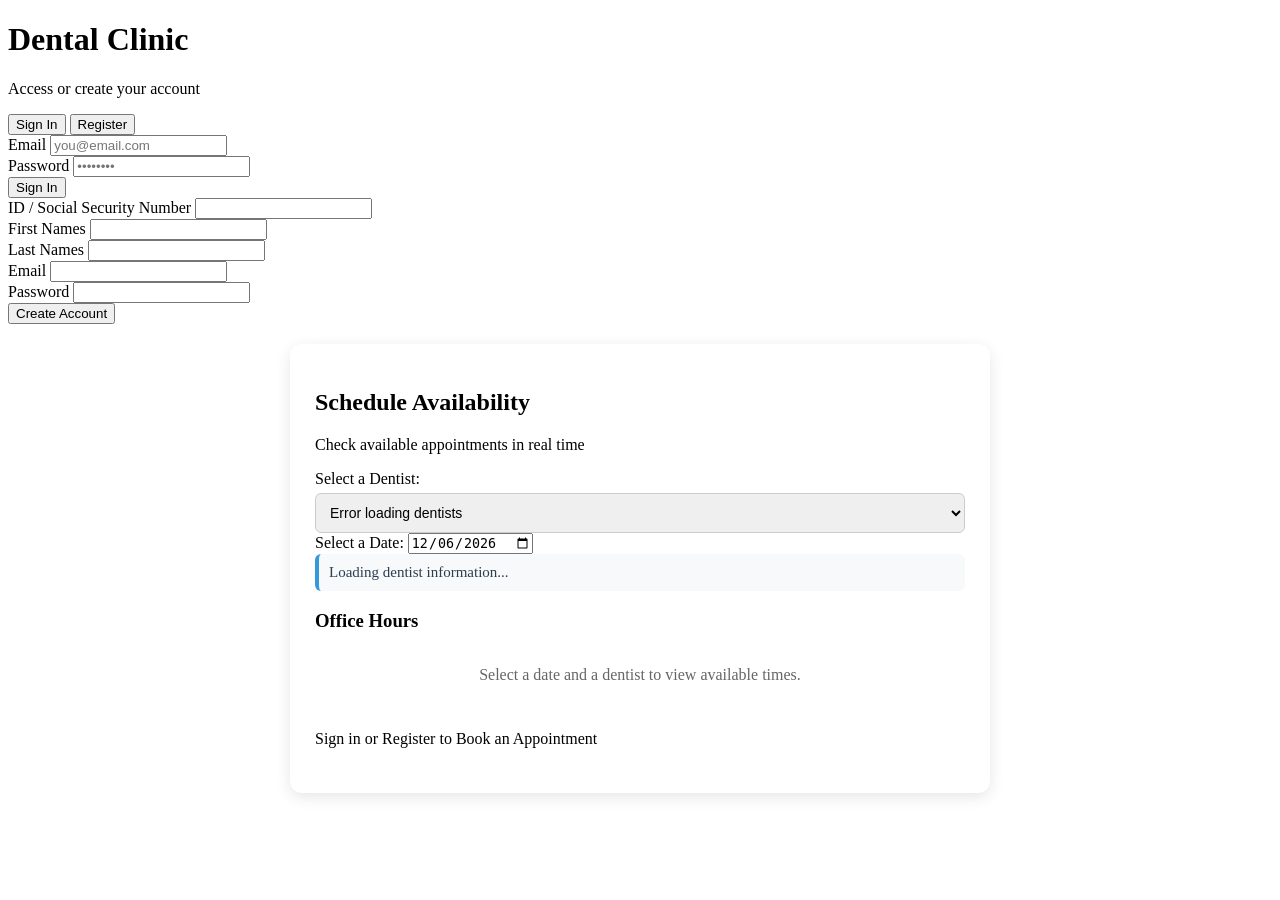
==== src/main/resources/static/index.html @ 45b162a2 "feat(static) Create index.html frontend to login / register and only show available schedule slots" ====
<!DOCTYPE html>
<html lang="en">
<head>
    <meta charset="UTF-8">
    <meta name="viewport" content="width=device-width, initial-scale=1.0">
    <title>Dental Clinic</title>
    <link rel="stylesheet" href="style.css">
    <style>
        .schedule-card {
            max-width: 650px;
            margin: 20px auto;
            background: #ffffff;
            padding: 25px;
            border-radius: 12px;
            box-shadow: 0 4px 15px rgba(0,0,0,0.1);
        }
        .slots-grid {
            display: grid;
            grid-template-columns: repeat(auto-fill, minmax(130px, 1fr));
            gap: 12px;
            margin-top: 15px;
        }
        .slot-item {
            padding: 12px;
            text-align: center;
            border-radius: 8px;
            font-weight: 500;
            font-size: 14px;
        }
        .slot-busy {
            background-color: #ffebee;
            color: #c62828;
            border: 1px solid #ef9a9a;
        }
        .slot-free {
            background-color: #e8f5e9;
            color: #2e7d32;
            border: 1px solid #a5d6a7;
        }
        .dentist-badge {
            font-size: 15px;
            color: #2c3e50;
            background: #f8f9fa;
            padding: 10px;
            border-radius: 6px;
            margin-bottom: 15px;
            border-left: 4px solid #3498db;
        }
        .form-control-select {
            width: 100%;
            padding: 10px;
            border: 1px solid #ccc;
            border-radius: 6px;
            font-size: 14px;
            margin-top: 5px;
        }
    </style>
</head>
<body>

<div class="auth-container">
    <!-- LOGIN AND REGISTER CARD -->
    <div class="auth-card">
        <h1>Dental Clinic</h1>
        <p class="subtitle">Access or create your account</p>

        <div class="tabs">
            <button class="tab active" onclick="switchTab('login')">Sign In</button>
            <button class="tab" onclick="switchTab('register')">Register</button>
        </div>

        <div id="alert" class="alert" style="display: none;"></div>

        <!-- LOGIN -->
        <form id="loginForm" class="form active" onsubmit="handleLogin(event)">
            <div class="form-group">
                <label>Email</label>
                <input type="email" id="loginEmail" required placeholder="you@email.com">
            </div>
            <div class="form-group">
                <label>Password</label>
                <input type="password" id="loginPassword" required placeholder="••••••••">
            </div>
            <button type="submit" class="btn btn-primary">Sign In</button>
        </form>

        <!-- REGISTER -->
        <form id="registerForm" class="form" onsubmit="handleRegister(event)">
            <div class="form-group">
                <label>ID / Social Security Number</label>
                <input type="text" id="regSsn" required>
            </div>
            <div class="form-group">
                <label>First Names</label>
                <input type="text" id="regFirstNames" required>
            </div>
            <div class="form-group">
                <label>Last Names</label>
                <input type="text" id="regLastName" required>
            </div>
            <div class="form-group">
                <label>Email</label>
                <input type="email" id="regEmail" required>
            </div>
            <div class="form-group">
                <label>Password</label>
                <input type="password" id="regPassword" required minlength="6">
            </div>
            <button type="submit" class="btn btn-primary">Create Account</button>
        </form>
    </div>

    <!-- PUBLIC APPOINTMENT AVAILABILITY SECTION -->
    <div class="auth-card schedule-card">
        <h2>Schedule Availability</h2>
        <p class="subtitle">Check available appointments in real time</p>

        <div class="form-group">
            <label>Select a Dentist:</label>
            <select id="selectDentist" class="form-control-select" onchange="checkAvailability()">
                <option value="">Loading dentists...</option>
            </select>
        </div>

        <div class="form-group">
            <label>Select a Date:</label>
            <input type="date" id="consultDate" class="form-control" onchange="checkAvailability()">
        </div>

        <div id="dentistInfo" class="dentist-badge">
            Loading dentist information...
        </div>

        <h3>Office Hours</h3>
        <div id="slotsContainer" class="slots-grid">
            <p style="color: #666; grid-column: 1 / -1; text-align: center;">Select a date and a dentist to view available times.</p>
        </div>
        <div style="margin-top: 30px; margin-bottom: 20px;">
            <p style="margin-bottom: 20px;">Sign in or Register to Book an Appointment</p>
        </div>
    </div>
</div>

<script>
    const API = 'http://localhost:8080';

    // Load dentists and current date upon opening the page
    document.addEventListener('DOMContentLoaded', async () => {
        const today = new Date().toISOString().split('T')[0];
        const dateInput = document.getElementById('consultDate');
        if (dateInput) {
            dateInput.value = today;
        }
        await loadDentists();
    });

    // GET /api/appointments/doctors  →  [{ doctorId, names }]
    async function loadDentists() {
        const select = document.getElementById('selectDentist');
        try {
            const res = await fetch(`${API}/api/appointments/doctors`);
            if (!res.ok) throw new Error('Error loading dentists');

            const doctors = await res.json();
            select.innerHTML = '';

            if (doctors.length === 0) {
                select.innerHTML = '<option value="">No registered dentists available</option>';
                return;
            }

            doctors.forEach(doctor => {
                const option = document.createElement('option');
                option.value = doctor.doctorId;
                option.textContent = doctor.names || `Dentist ID: ${doctor.doctorId}`;
                select.appendChild(option);
            });

            // Verify availability with the first one by default
            checkAvailability();

        } catch (err) {
            console.error(err);
            select.innerHTML = '<option value="">Error loading dentists</option>';
        }
    }

    function switchTab(tab) {
        document.querySelectorAll('.tab').forEach(t => t.classList.remove('active'));
        document.querySelectorAll('.form').forEach(f => f.classList.remove('active'));

        if (tab === 'login') {
            document.querySelectorAll('.tab')[0].classList.add('active');
            document.getElementById('loginForm').classList.add('active');
        } else {
            document.querySelectorAll('.tab')[1].classList.add('active');
            document.getElementById('registerForm').classList.add('active');
        }
        hideAlert();
    }

    function showAlert(msg, type = 'error') {
        const el = document.getElementById('alert');
        el.textContent = msg;
        el.className = `alert ${type}`;
        el.style.display = 'block';
    }

    function hideAlert() {
        document.getElementById('alert').style.display = 'none';
    }

    // GET /api/appointments/public/occupied?doctorId=...&date=...
    async function checkAvailability() {
        const date = document.getElementById('consultDate').value;
        const selectDoctor = document.getElementById('selectDentist');
        const doctorId = selectDoctor.value;
        const slotsContainer = document.getElementById('slotsContainer');
        const infoContainer = document.getElementById('dentistInfo');

        if (!date || !doctorId) return;

        // Standard clinic working hours
        const workingHours = [
            "09:00:00", "10:00:00", "11:00:00",
            "12:00:00", "14:00:00", "15:00:00", "16:00:00"
        ];

        slotsContainer.innerHTML = '<p style="color: #666; grid-column: 1 / -1; text-align: center;">Checking availability...</p>';
        infoContainer.innerHTML = 'Consulting dentist...';

        try {
            const res = await fetch(`${API}/api/appointments/public/occupied?doctorId=${doctorId}&date=${date}`);

            if (!res.ok) throw new Error('Error checking appointments');

            const occupiedAppointments = await res.json();

            // Create a Set with the hours that are already booked (field "time")
            const occupiedHoursSet = new Set(occupiedAppointments.map(c => c.time));

            // Dentist's name
            const selectedName = selectDoctor.options[selectDoctor.selectedIndex].text;
            if (occupiedAppointments.length > 0 && occupiedAppointments[0].doctorNames) {
                infoContainer.innerHTML = `<strong>Dentist:</strong> ${occupiedAppointments[0].doctorNames}`;
            } else {
                infoContainer.innerHTML = `<strong>Dentist:</strong> ${selectedName} (No booked appointments for this date)`;
            }

            slotsContainer.innerHTML = '';

            // Render time slots
            workingHours.forEach(hour => {
                const slot = document.createElement('div');
                const isBusy = occupiedHoursSet.has(hour);
                const formattedHour = hour.substring(0, 5); // HH:MM

                if (isBusy) {
                    slot.className = 'slot-item slot-busy';
                    slot.innerHTML = ` ${formattedHour} <br><span style="font-size: 11px; font-weight: bold;">Busy</span>`;
                } else {
                    slot.className = 'slot-item slot-free';
                    slot.innerHTML = ` ${formattedHour} <br><span style="font-size: 11px; font-weight: bold;">Available</span>`;
                }

                slotsContainer.appendChild(slot);
            });

        } catch (err) {
            console.error(err);
            slotsContainer.innerHTML = '<p style="color: red; grid-column: 1 / -1; text-align: center;">Could not connect to the server.</p>';
            infoContainer.innerHTML = `<strong style="color: red;">Error connecting to API</strong>`;
        }
    }

    async function handleLogin(e) {
        e.preventDefault();
        hideAlert();
        const email = document.getElementById('loginEmail').value;
        const password = document.getElementById('loginPassword').value;

        try {
            const res = await fetch(`${API}/api/auth/login`, {
                method: 'POST',
                headers: { 'Content-Type': 'application/json' },
                credentials: 'include', // important for session
                body: JSON.stringify({ email, password })
            });

            const data = await res.json();

            if (!res.ok) {
                showAlert(data.message || data.error || 'Error signing in');
                return;
            }

            localStorage.setItem('user', JSON.stringify(data));

            // Roles: PATIENT, DOCTOR, ADMIN
            if (data.role === 'DOCTOR' || data.role === 'ADMIN') {
                window.location.href = 'doctor.html';
            } else {
                window.location.href = 'dashboard.html';
            }
        } catch (err) {
            showAlert('Could not connect to the server');
        }
    }

    async function handleRegister(e) {
        e.preventDefault();
        hideAlert();

        // Mapping to the properties expected by the backend DTO
        const body = {
            socialsecuritynumber: document.getElementById('regSsn').value,
            firstnames: document.getElementById('regFirstNames').value,
            surname: document.getElementById('regLastName').value,
            email: document.getElementById('regEmail').value,
            password: document.getElementById('regPassword').value
        };

        try {
            const res = await fetch(`${API}/api/auth/register`, {
                method: 'POST',
                headers: { 'Content-Type': 'application/json' },
                body: JSON.stringify(body)
            });

            const data = await res.json();

            if (!res.ok) {
                showAlert(data.message || data.error || 'Error registering');
                return;
            }

            showAlert('Account created successfully! You can now sign in', 'success');
            setTimeout(() => switchTab('login'), 1500);
        } catch (err) {
            showAlert('Could not connect to the server');
        }
    }
</script>
</body>
</html>
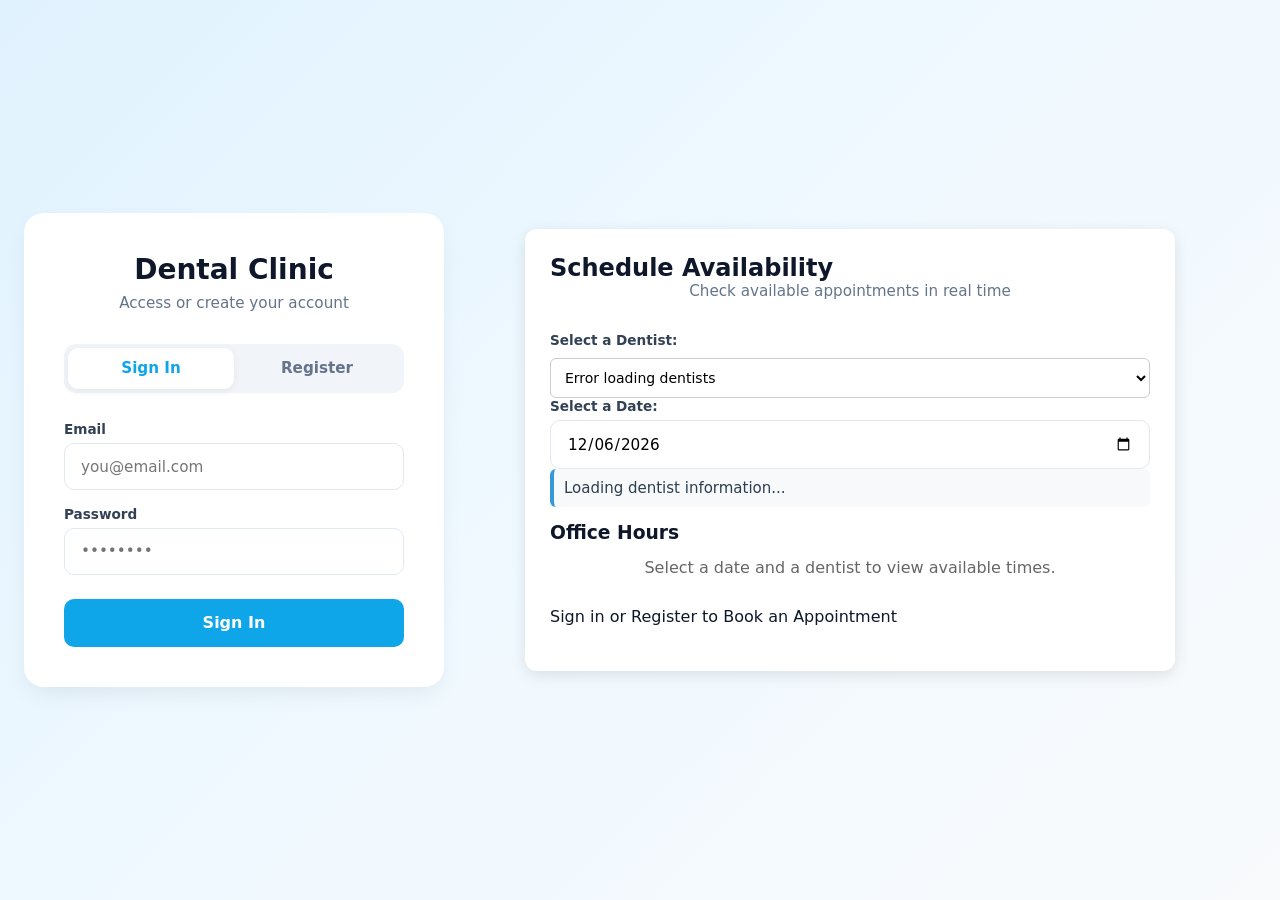
==== commit 2aeb8d82: "feat(UserRequestDTO & index.html) Detailed validation with messages when they input wrong info" ====
--- a/src/main/resources/static/index.html
+++ b/src/main/resources/static/index.html
@@ -329,8 +329,13 @@
 
             const data = await res.json();
 
-            if (!res.ok) {
-                showAlert(data.message || data.error || 'Error registering');
+            if (!res.ok) {   // now it shows a detailed message of what failed
+                if (data.fields) {
+                    const messages = Object.values(data.fields).join('\n');
+                    showAlert(messages);
+                } else {
+                    showAlert(data.error || data.message || 'Error registering');
+                }
                 return;
             }
 
--- a/src/main/resources/static/style.css
+++ b/src/main/resources/static/style.css
@@ -0,0 +1,434 @@
+:root {
+    --primary: #0ea5e9;
+    --primary-dark: #0284c7;
+    --success: #10b981;
+    --danger: #ef4444;
+    --warning: #f59e0b;
+    --gray-50: #f8fafc;
+    --gray-100: #f1f5f9;
+    --gray-200: #e2e8f0;
+    --gray-300: #cbd5e1;
+    --gray-500: #64748b;
+    --gray-700: #334155;
+    --gray-900: #0f172a;
+    --radius: 12px;
+    --shadow: 0 10px 25px -5px rgba(0, 0, 0, 0.08);
+}
+
+* {
+    margin: 0;
+    padding: 0;
+    box-sizing: border-box;
+    font-family: 'Segoe UI', system-ui, -apple-system, sans-serif;
+}
+
+body {
+    background: linear-gradient(135deg, #e0f2fe 0%, #f0f9ff 50%, #f8fafc 100%);
+    min-height: 100vh;
+    color: var(--gray-900);
+}
+
+/* ========== LOGIN / REGISTER ========== */
+.auth-container {
+    min-height: 100vh;
+    display: flex;
+    justify-content: center;
+    align-items: center;
+    padding: 1.5rem;
+}
+
+.auth-card {
+    background: white;
+    border-radius: 20px;
+    box-shadow: var(--shadow);
+    padding: 2.5rem;
+    width: 100%;
+    max-width: 420px;
+}
+
+.auth-card h1 {
+    text-align: center;
+    font-size: 1.75rem;
+    margin-bottom: 0.5rem;
+    color: var(--gray-900);
+}
+
+.auth-card .subtitle {
+    text-align: center;
+    color: var(--gray-500);
+    margin-bottom: 2rem;
+    font-size: 0.95rem;
+}
+
+.tabs {
+    display: flex;
+    background: var(--gray-100);
+    border-radius: 12px;
+    padding: 4px;
+    margin-bottom: 1.8rem;
+}
+
+.tab {
+    flex: 1;
+    text-align: center;
+    padding: 0.7rem;
+    border-radius: 10px;
+    cursor: pointer;
+    font-weight: 600;
+    color: var(--gray-500);
+    transition: all 0.25s ease;
+    border: none;
+    background: transparent;
+    font-size: 0.95rem;
+}
+
+.tab.active {
+    background: white;
+    color: var(--primary);
+    box-shadow: 0 2px 8px rgba(0,0,0,0.06);
+}
+
+.form {
+    display: none;
+    flex-direction: column;
+    gap: 1rem;
+}
+
+.form.active {
+    display: flex;
+}
+
+.form-group {
+    display: flex;
+    flex-direction: column;
+    gap: 0.35rem;
+}
+
+.form-group label {
+    font-size: 0.85rem;
+    font-weight: 600;
+    color: var(--gray-700);
+}
+
+input, select {
+    padding: 0.85rem 1rem;
+    border: 1.5px solid var(--gray-200);
+    border-radius: 10px;
+    font-size: 0.95rem;
+    transition: all 0.2s;
+    outline: none;
+    background: white;
+}
+
+input:focus, select:focus {
+    border-color: var(--primary);
+    box-shadow: 0 0 0 3px rgba(14, 165, 233, 0.15);
+}
+
+.btn {
+    padding: 0.9rem 1.5rem;
+    border: none;
+    border-radius: 10px;
+    font-weight: 600;
+    font-size: 1rem;
+    cursor: pointer;
+    transition: all 0.2s;
+    display: inline-flex;
+    align-items: center;
+    justify-content: center;
+    gap: 0.5rem;
+}
+
+.btn-primary {
+    background: var(--primary);
+    color: white;
+    margin-top: 0.5rem;
+}
+
+.btn-primary:hover {
+    background: var(--primary-dark);
+    transform: translateY(-1px);
+}
+
+.btn-secondary {
+    background: var(--gray-100);
+    color: var(--gray-700);
+}
+
+.btn-secondary:hover {
+    background: var(--gray-200);
+}
+
+.btn-danger {
+    background: var(--danger);
+    color: white;
+}
+
+.btn-danger:hover {
+    background: #dc2626;
+}
+
+.alert {
+    padding: 0.85rem 1rem;
+    border-radius: 10px;
+    font-size: 0.9rem;
+    margin-bottom: 1rem;
+    display: none;
+}
+
+.alert.error {
+    background: #fef2f2;
+    color: #b91c1c;
+    border: 1px solid #fecaca;
+}
+
+.alert.success {
+    background: #ecfdf5;
+    color: #047857;
+    border: 1px solid #a7f3d0;
+}
+
+/* ========== General Layout ========== */
+.navbar {
+    background: white;
+    padding: 1rem 2rem;
+    box-shadow: 0 1px 3px rgba(0,0,0,0.05);
+    display: flex;
+    justify-content: space-between;
+    align-items: center;
+    position: sticky;
+    top: 0;
+    z-index: 100;
+}
+
+.navbar .logo {
+    font-weight: 700;
+    font-size: 1.25rem;
+    color: var(--primary);
+}
+
+.navbar .user-info {
+    display: flex;
+    align-items: center;
+    gap: 1rem;
+}
+
+.navbar .user-name {
+    font-weight: 600;
+    color: var(--gray-700);
+}
+
+.main {
+    max-width: 1100px;
+    margin: 0 auto;
+    padding: 2rem 1.5rem;
+}
+
+.page-title {
+    font-size: 1.75rem;
+    margin-bottom: 0.5rem;
+}
+
+.page-subtitle {
+    color: var(--gray-500);
+    margin-bottom: 2rem;
+}
+
+.card {
+    background: white;
+    border-radius: var(--radius);
+    box-shadow: var(--shadow);
+    padding: 1.75rem;
+    margin-bottom: 1.5rem;
+}
+
+.card h3 {
+    margin-bottom: 1.25rem;
+    font-size: 1.15rem;
+}
+
+.grid-2 {
+    display: grid;
+    grid-template-columns: 1fr 1fr;
+    gap: 1.5rem;
+}
+
+@media (max-width: 768px) {
+    .grid-2 {
+        grid-template-columns: 1fr;
+    }
+}
+
+/* ========== Schedule and Schedule slots========== */
+.calendar-header {
+    display: flex;
+    justify-content: space-between;
+    align-items: center;
+    margin-bottom: 1rem;
+}
+
+.calendar-header button {
+    background: var(--gray-100);
+    border: none;
+    width: 36px;
+    height: 36px;
+    border-radius: 8px;
+    cursor: pointer;
+    font-size: 1.1rem;
+    color: var(--gray-700);
+}
+
+.calendar-header button:hover {
+    background: var(--gray-200);
+}
+
+.calendar-grid, .slots-grid {
+    display: grid;
+    grid-template-columns: repeat(auto-fill, minmax(130px, 1fr));
+    gap: 12px;
+    margin-top: 15px;
+}
+
+.calendar-day-name {
+    text-align: center;
+    font-size: 0.75rem;
+    font-weight: 600;
+    color: var(--gray-500);
+    padding: 0.5rem 0;
+}
+
+.calendar-day {
+    aspect-ratio: 1;
+    display: flex;
+    align-items: center;
+    justify-content: center;
+    border-radius: 10px;
+    font-size: 0.9rem;
+    cursor: pointer;
+    transition: all 0.15s;
+    position: relative;
+    border: 1.5px solid transparent;
+}
+
+.calendar-day:hover:not(.empty):not(.occupied) {
+    background: #e0f2fe;
+    border-color: var(--primary);
+}
+
+.calendar-day.empty {
+    cursor: default;
+}
+
+.calendar-day.today {
+    background: #e0f2fe;
+    font-weight: 700;
+    color: var(--primary);
+}
+
+.calendar-day.selected {
+    background: var(--primary);
+    color: white;
+    font-weight: 700;
+}
+
+.slot-item, .calendar-day.occupied {
+    background: #fef2f2;
+    color: var(--danger);
+    border: 1px solid #fecaca;
+    cursor: not-allowed;
+    font-weight: 600;
+    padding: 12px;
+    text-align: center;
+    border-radius: 10px;
+}
+
+.slot-free {
+    background-color: #ecfdf5;
+    color: var(--success);
+    border: 1px solid #a7f3d0;
+    cursor: pointer;
+    padding: 12px;
+    text-align: center;
+    border-radius: 10px;
+    font-weight: 500;
+    font-size: 14px;
+    transition: all 0.2s ease;
+}
+
+.slot-free:hover {
+    background-color: #d1fae5;
+    transform: translateY(-2px);
+    box-shadow: 0 2px 5px rgba(0,0,0,0.1);
+}
+
+/* Appointments list */
+.appointment-item {
+    display: flex;
+    justify-content: space-between;
+    align-items: center;
+    padding: 1rem;
+    border: 1px solid var(--gray-200);
+    border-radius: 10px;
+    margin-bottom: 0.75rem;
+    transition: all 0.15s;
+}
+
+.appointment-item:hover {
+    border-color: var(--primary);
+    background: #f0f9ff;
+}
+
+.appointment-info {
+    display: flex;
+    flex-direction: column;
+    gap: 0.2rem;
+}
+
+.appointment-info strong {
+    font-size: 1rem;
+}
+
+.appointment-info span {
+    font-size: 0.85rem;
+    color: var(--gray-500);
+}
+
+.badge {
+    padding: 0.3rem 0.7rem;
+    border-radius: 20px;
+    font-size: 0.75rem;
+    font-weight: 600;
+}
+
+.badge-pending {
+    background: #fef3c7;
+    color: #b45309;
+}
+
+.badge-confirmed {
+    background: #d1fae5;
+    color: #047857;
+}
+
+.empty-state {
+    text-align: center;
+    padding: 2.5rem 1rem;
+    color: var(--gray-500);
+}
+
+.empty-state p {
+    margin-top: 0.5rem;
+}
+
+/* ==========Create Appointment Form========== */
+.form-row {
+    display: grid;
+    grid-template-columns: 1fr 1fr;
+    gap: 1rem;
+}
+
+@media (max-width: 500px) {
+    .form-row {
+        grid-template-columns: 1fr;
+    }
+}
